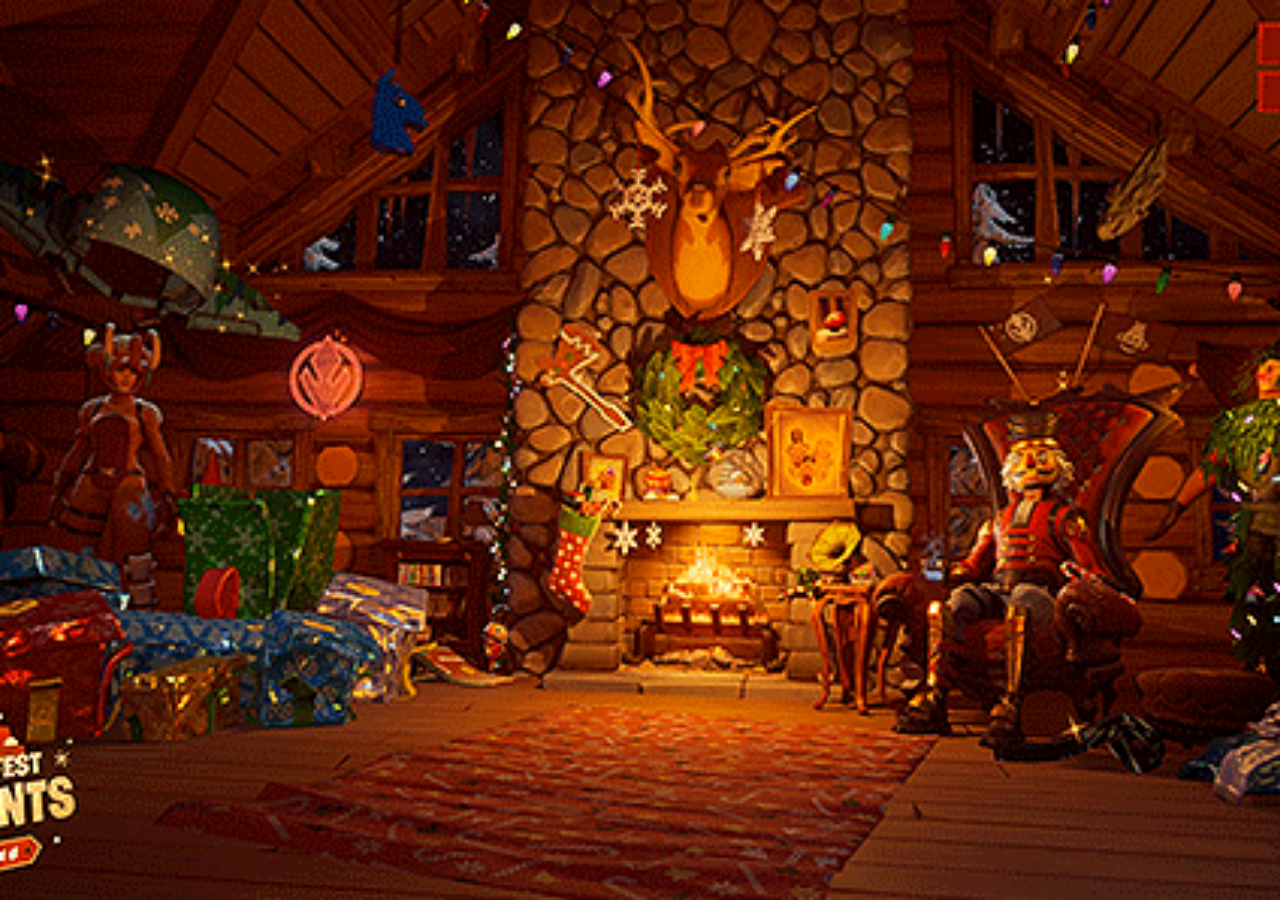
==== index.html @ 66b7cd08 "Criacao de inde.html" ====
<!DOCTYPE html>
<html lang="en">

<head>
    <meta charset="UTF-8">
    <meta name="viewport" content="width=device-width, initial-scale=1.0">

    <title>Natal | Home</title>

    <link rel="stylesheet" href="./style/style.css">


</head>


<body>
    


</body>


</html>
---- style/style.css ----
body {
    margin: 0;
    min-height: 100vh;
    background: url(../img/tumblr_e69a44e2a222273abbd0f72f7ee84e47_f2c54caf_540.webp) center / cover no-repeat fixed;
}
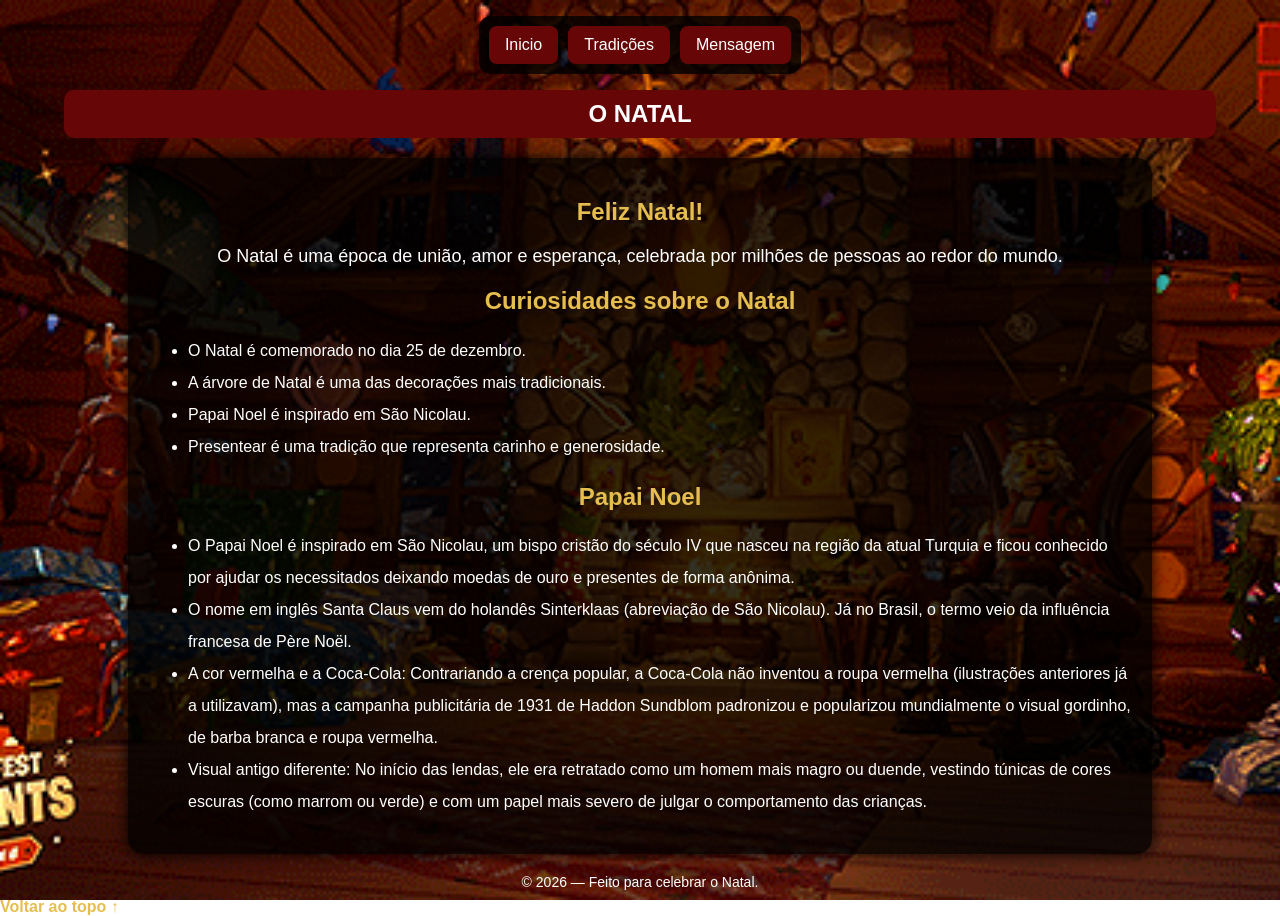
==== commit a5b96a46: "Adição de style.css, img, pages." ====
--- a/index.html
+++ b/index.html
@@ -1,5 +1,5 @@
 <!DOCTYPE html>
-<html lang="en">
+<html lang="pt-br">
 
 <head>
     <meta charset="UTF-8">
@@ -14,10 +14,56 @@
 
 
 <body>
-    
+    <nav class="menu-links" aria-label="Navegação principal">
+        <a href="./index.html">Inicio</a>
+        <a href="./pages/tradicoes.html">Tradições</a>
+        <a href="./pages/mensagem.html">Mensagem</a>
+    </nav>
+
+
+    <section class="secao">
+        <h1>O NATAL</h1>
+        <div class="container">
+            <h2>Feliz Natal!</h2>
+            <p>O Natal é uma época de união, amor e esperança, celebrada por milhões de pessoas ao redor do mundo.</p>
+
+            <h2>Curiosidades sobre o Natal</h2>
+
+            <ul>
+                <li>O Natal é comemorado no dia 25 de dezembro.</li>
+                <li>A árvore de Natal é uma das decorações mais tradicionais.</li>
+                <li>Papai Noel é inspirado em São Nicolau.</li>
+                <li>Presentear é uma tradição que representa carinho e generosidade.</li>
+            </ul>
+
+            <h2>Papai Noel</h2>
+
+            <ul>
+                <li>O Papai Noel é inspirado em São Nicolau, um bispo cristão do século IV que nasceu na região da atual
+                    Turquia e ficou conhecido por ajudar os necessitados deixando moedas de ouro e presentes de forma
+                    anônima.</li>
+                <li> O nome em inglês Santa Claus vem do holandês Sinterklaas (abreviação de São Nicolau). Já no Brasil,
+                    o termo veio da influência francesa de Père Noël.</li>
+                <li>A cor vermelha e a Coca-Cola: Contrariando a crença popular, a Coca-Cola não inventou a roupa
+                    vermelha (ilustrações anteriores já a utilizavam), mas a campanha publicitária de 1931 de Haddon
+                    Sundblom padronizou e popularizou mundialmente o visual gordinho, de barba branca e roupa vermelha.
+                </li>
+                <li>Visual antigo diferente: No início das lendas, ele era retratado como um homem mais magro ou duende,
+                    vestindo túnicas de cores escuras (como marrom ou verde) e com um papel mais severo de julgar o
+                    comportamento das crianças.</li>
+            </ul>
+            </li>
+        </div>
+    </section>
+
+    <footer class="rodape">
+        <p>© 2026 — Feito para celebrar o Natal.</p>
+        <a href="./index.html">Voltar ao topo ↑</a>
+    </footer>
 
 
 </body>
 
 
+
 </html>
--- a/style/style.css
+++ b/style/style.css
@@ -2,4 +2,164 @@
     margin: 0;
     min-height: 100vh;
     background: url(../img/tumblr_e69a44e2a222273abbd0f72f7ee84e47_f2c54caf_540.webp) center / cover no-repeat fixed;
-}+    font-family: Arial, sans-serif;
+    color: white;
+}
+
+.secao h1 {
+    background-color: rgb(103, 6, 6);
+    box-sizing: border-box;
+    padding: 10px;
+    border: 10px;
+    margin: 10px auto;
+    width: 50%;
+    text-align: center;
+    border-radius: 10px;
+    transition: 0.5s;
+}
+
+.secao h1:hover {
+    background-color: rgb(20, 90, 35);
+    transform: scale(1.05);
+}
+
+.menu-links {
+    display: flex;
+    justify-content: center;
+    flex-wrap: wrap;
+    gap: 10px;
+    width: fit-content;
+    max-width: 90%;
+    margin: 16px auto;
+    padding: 10px;
+    background: rgba(0, 0, 0, 0.78);
+    border-radius: 12px;
+}
+
+.menu-links a {
+    display: inline-block;
+    padding: 10px 16px;
+    color: white;
+    text-decoration: none;
+    background-color: rgb(103, 6, 6);
+    border-radius: 8px;
+    transition: 0.3s;
+}
+
+.menu-links a:hover {
+    background-color: rgb(20, 90, 35);
+    transform: translateY(-2px);
+}
+
+
+
+
+
+.container {
+    background-color: rgba(0, 0, 0, 0.8);
+    width: 80%;
+    margin: 20px auto;
+    padding: 20px;
+    box-sizing: border-box;
+    border-radius: 15px;
+    box-shadow: 0 0 15px black;
+}
+
+h2 {
+    color: rgb(230, 190, 80);
+    text-align: center;
+}
+
+p {
+    text-align: center;
+    font-size: 18px;
+}
+
+ul {
+    line-height: 2;
+}
+
+li {
+    transition: 0.3s;
+}
+
+li:hover {
+    color: rgb(230, 190, 80);
+    transform: translateX(10px);
+}
+
+table {
+    width: 100%;
+    border-collapse: collapse;
+    margin: 20px 0;
+}
+
+th {
+    background-color: rgb(103, 6, 6);
+}
+
+td,
+th {
+    border: 1px solid white;
+    padding: 10px;
+    text-align: center;
+}
+
+tr:hover {
+    background-color: rgba(20, 90, 35, 0.7);
+}
+
+form {
+    display: flex;
+    flex-direction: column;
+    gap: 10px;
+}
+
+input,
+textarea,
+select {
+    padding: 10px;
+    border-radius: 5px;
+    border: none;
+}
+
+textarea {
+    height: 100px;
+}
+
+button {
+    background-color: rgb(103, 6, 6);
+    color: white;
+    padding: 10px;
+    border: none;
+    border-radius: 5px;
+    cursor: pointer;
+    transition: 0.5s;
+}
+
+button:hover {
+    background-color: rgb(20, 90, 35);
+    box-shadow: 0 0 10px white;
+}
+
+@media (max-width: 600px) {}
+
+.secao h1 {
+    width: 90%;
+}
+
+.rodape p {
+    margin: 0 0 8px;
+    font-size: 14px;
+}
+
+.rodape a {
+    display: inline-block;
+    color: rgb(230, 190, 80);
+    font-weight: bold;
+    text-decoration: none;
+}
+
+.rodape a:hover {
+    text-decoration: underline;
+}
